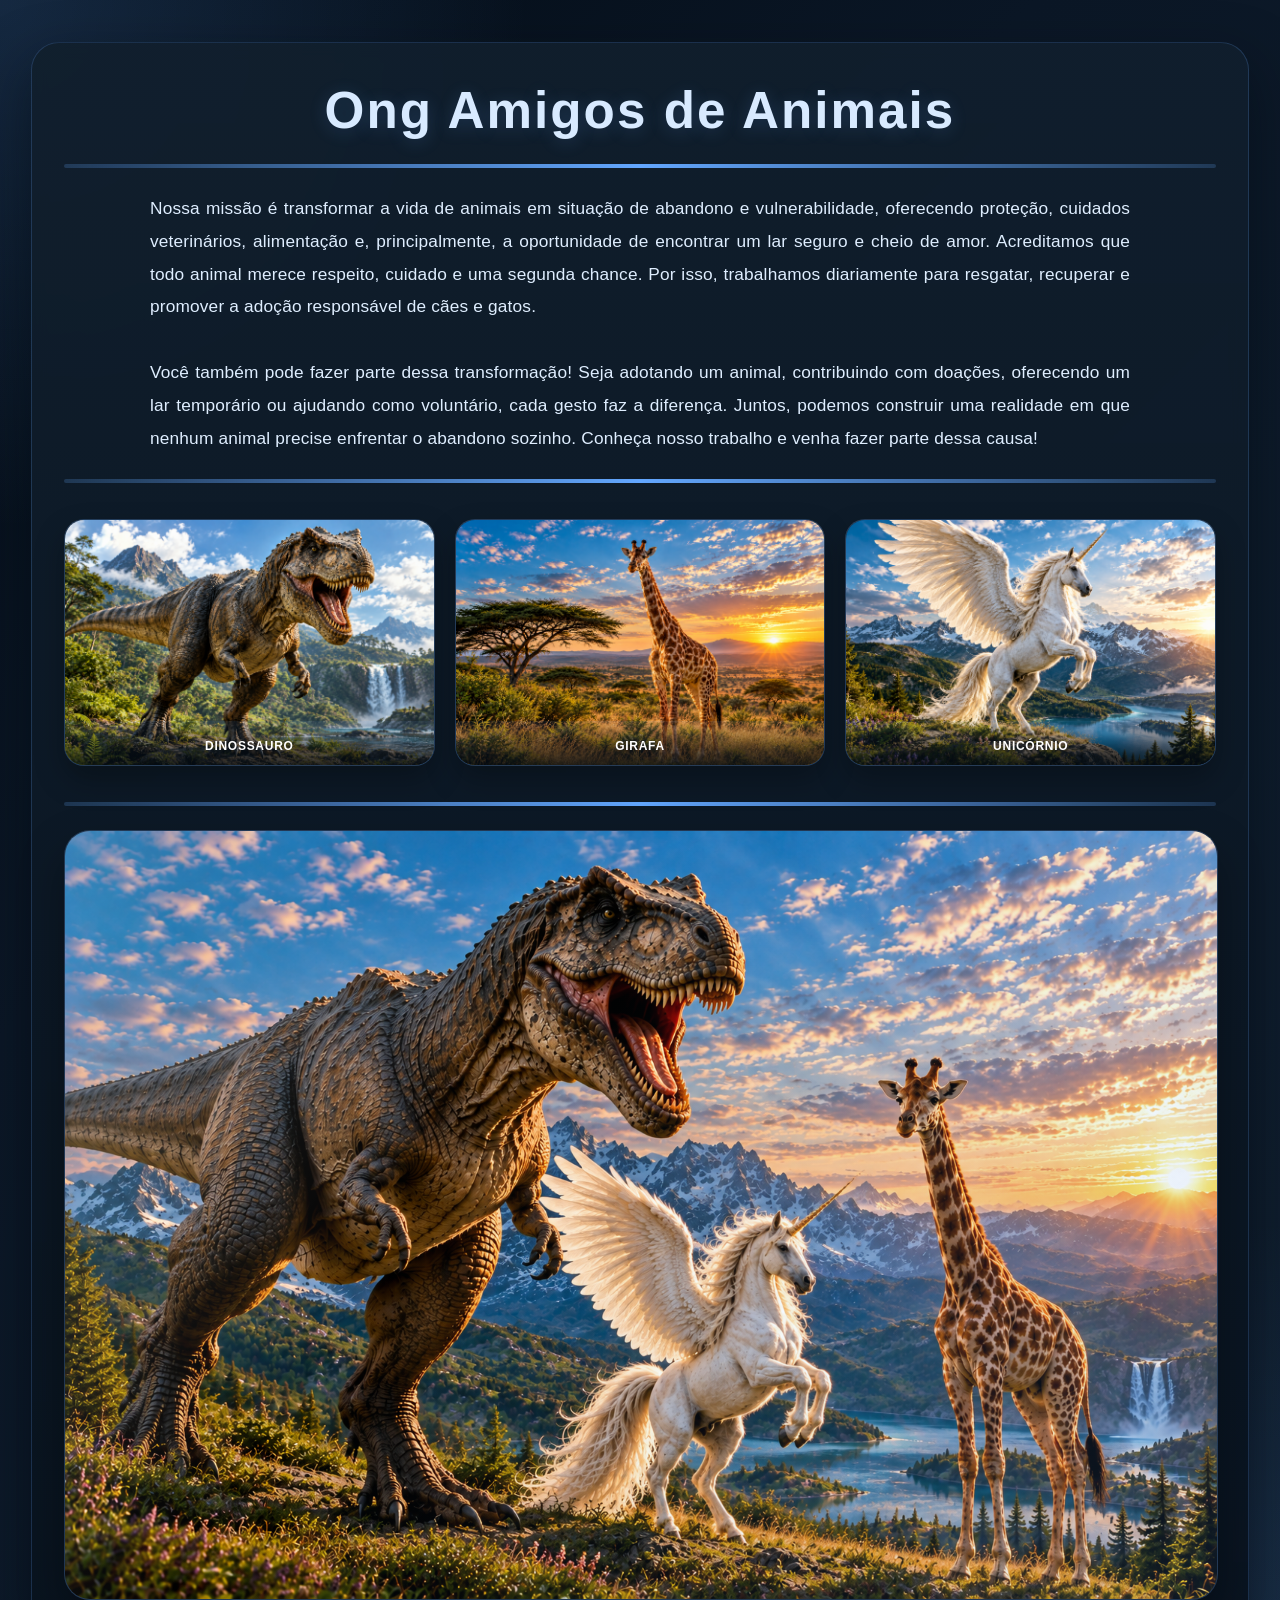
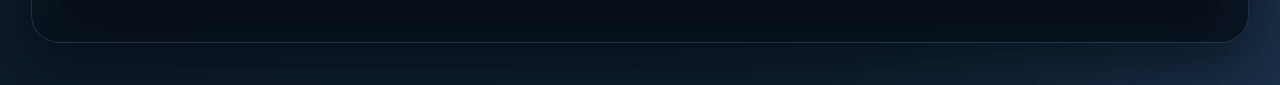
==== animal/index.html @ 62e668df "ong do s animais" ====
<!DOCTYPE html>
<html lang="pt">
<head>
    <meta charset="UTF-8">
    <meta name="viewport" content="width=device-width, initial-scale=1.0">
    <title>Iphone1 18</title>
    <link rel="stylesheet" href="css/style.css">
</head>
<body>
    <div class="central">

        <h1>Ong Amigos de Animais</h1>
        <hr>
        <p>Nossa missão é transformar a vida de animais em situação de abandono e vulnerabilidade, oferecendo proteção, cuidados veterinários, alimentação e, principalmente, a oportunidade de encontrar um lar seguro e cheio de amor. Acreditamos que todo animal merece respeito, cuidado e uma segunda chance. Por isso, trabalhamos diariamente para resgatar, recuperar e promover a adoção responsável de cães e gatos.
        <br></br>
        Você também pode fazer parte dessa transformação! Seja adotando um animal, contribuindo com doações, oferecendo um lar temporário ou ajudando como voluntário, cada gesto faz a diferença. Juntos, podemos construir uma realidade em que nenhum animal precise enfrentar o abandono sozinho. Conheça nosso trabalho e venha fazer parte dessa causa!</p>
        <hr>
        <div class="imagens">
            <figure class="miniatura">
                <img src="imagens/dinossauro.png" alt="Dinossauro">
                <figcaption>Dinossauro</figcaption>
            </figure>
            <figure class="miniatura">
                <img src="imagens/girafa.png" alt="Girafa">
                <figcaption>Girafa</figcaption>
            </figure>
            <figure class="miniatura">
                <img src="imagens/unicórnio.png" alt="Unicórnio">
                <figcaption>Unicórnio</figcaption>
            </figure>
        </div>
        <hr>
        <div class="imagemmaior">
            <img src="imagens/animaisjuntos.png" alt="Animais Juntos">
        </div>

        <script>
            const card = document.querySelector('.imagemmaior');
            const image = card ? card.querySelector('img') : null;

            if (card && image) {
                card.addEventListener('pointermove', (event) => {
                    const rect = card.getBoundingClientRect();
                    const x = (event.clientX - rect.left) / rect.width;
                    const y = (event.clientY - rect.top) / rect.height;

                    const rotateY = (x - 0.5) * 18;
                    const rotateX = (0.5 - y) * 18;

                    card.style.setProperty('--rotateY', `${rotateY}deg`);
                    card.style.setProperty('--rotateX', `${rotateX}deg`);
                    image.style.transform = `rotateX(${rotateX}deg) rotateY(${rotateY}deg) scale(1.025)`;
                });

                card.addEventListener('pointerleave', () => {
                    card.style.setProperty('--rotateY', '0deg');
                    card.style.setProperty('--rotateX', '0deg');
                    image.style.transform = 'rotateX(0deg) rotateY(0deg) scale(1)';
                });
            }
        </script>
        
      
    </div>
</body>
</html>
---- animal/css/style.css ----
/* Desktop */

:root {
    --azul-escuro: #d8eaff;
    --azul-principal: #63a7ff;
    --azul-claro: #a9d0ff;
    --cinza-escuro: #dfeeff;
    --branco: #ffffff;
    --fundo: #071827;
    --painel: rgba(13, 24, 38, 0.9);
    --sombra: rgba(3, 12, 20, 0.52);
}

body{
    margin: 0;
    font-family: Arial, sans-serif;
    background:
        radial-gradient(circle at top left, rgba(99,167,255,0.18), transparent 25%),
        radial-gradient(circle at bottom right, rgba(99,167,255,0.12), transparent 22%),
        linear-gradient(135deg, #040d17 0%, #0b1726 35%, #101f2f 100%);
    color: var(--azul-escuro);
}

.central{
    width: min(90%, 1200px);
    margin: 42px auto;
    background: linear-gradient(180deg, rgba(17, 31, 45, 0.92), rgba(9, 19, 31, 0.96));
    padding: 38px 32px 42px;
    border-radius: 28px;
    box-shadow: 0 22px 54px var(--sombra);
    border: 1px solid rgba(99, 167, 255, 0.2);
    backdrop-filter: blur(8px);
}

h1{
    text-align: center;
    font-size: clamp(2.3rem, 4vw, 4.2rem);
    margin: 0 0 18px;
    color: var(--azul-escuro);
    letter-spacing: 0.04em;
    font-weight: 800;
    text-shadow: 0 3px 18px rgba(99, 167, 255, 0.2);
}

hr{
    height: 4px;
    border: none;
    background: linear-gradient(90deg, rgba(99,167,255,0.2), var(--azul-principal), rgba(99,167,255,0.2));
    border-radius: 999px;
    margin: 24px 0;
}

p{
    width: min(88%, 980px);
    text-align: justify;
    margin: 0 auto;
    line-height: 1.9;
    font-size: 1.08rem;
    color: var(--cinza-escuro);
    letter-spacing: 0.01em;
}

.imagens {
    display: flex;
    justify-content: space-between;
    align-items: stretch;
    gap: 18px;
    margin: 28px 0;
    padding: 8px 0;
}

.miniatura {
    position: relative;
    width: 32%;
    margin: 0;
    overflow: hidden;
    border-radius: 20px;
    box-shadow: 0 14px 30px rgba(0, 0, 0, 0.28);
    transition: transform 0.25s ease, box-shadow 0.25s ease;
    border: 1px solid rgba(99, 167, 255, 0.18);
    background: linear-gradient(180deg, rgba(255,255,255,0.05), rgba(99,167,255,0.08));
}

.miniatura:hover {
    transform: translateY(-5px);
    box-shadow: 0 20px 34px rgba(0, 0, 0, 0.35);
}

.miniatura img {
    width: 100%;
    height: auto;
    display: block;
    object-fit: contain;
    background: transparent;
}

.miniatura figcaption {
    position: absolute;
    left: 0;
    right: 0;
    bottom: 0;
    background: linear-gradient(180deg, rgba(99,167,255,0.08), rgba(4, 12, 20, 0.84));
    color: #fff;
    text-align: center;
    padding: 18px 10px 12px;
    font-weight: 700;
    letter-spacing: 0.06em;
    text-transform: uppercase;
    font-size: 0.75rem;
}

.imagemmaior{
    width: 100%;
    margin-top: 20px;
    position: relative;
    overflow: hidden;
    border-radius: 26px;
    box-shadow: 0 22px 44px rgba(0, 0, 0, 0.34);
    border: 1px solid rgba(99, 167, 255, 0.2);
    background: linear-gradient(135deg, rgba(20, 33, 46, 1), rgba(16, 26, 38, 1));
    perspective: 1200px;
}

.imagemmaior::before {
    content: "";
    position: absolute;
    inset: 0;
    background: linear-gradient(120deg, rgba(255,255,255,0.22), rgba(255,255,255,0) 35%, rgba(99,167,255,0.14) 100%);
    pointer-events: none;
    z-index: 1;
}

.imagemmaior img{
    display: block;
    width: 100%;
    height: auto;
    object-fit: contain;
    background: transparent;
    border-radius: 22px;
    transform-style: preserve-3d;
    transition: transform 0.2s ease, filter 0.2s ease, box-shadow 0.2s ease;
    box-shadow: inset 0 0 18px rgba(255,255,255,0.35);
    position: relative;
    z-index: 0;
}

.imagemmaior:hover img {
    filter: saturate(1.12) contrast(1.02);
    box-shadow: 0 18px 34px rgba(13, 76, 141, 0.22);
}

.imagemmaior:hover {
    cursor: pointer;
}

.imagemmaior:hover img {
    transform: rotateX(var(--rotateX, 0deg)) rotateY(var(--rotateY, 0deg)) scale(1.025);
}

.imagemmaior .mouse-move {
    transform: rotateX(var(--rotateX, 0deg)) rotateY(var(--rotateY, 0deg)) scale(1.025);
}


/* Tablet */

@media (max-width: 1024px) and (min-width: 768px) {
    .imagens {
        width: 80%;
        display: flex;
        flex-wrap: wrap;
        justify-content: center;
        gap: 20px;
        margin: auto;
    }

    .miniatura {
        width: calc(50% - 12px);
        margin: 0;
    }

    .imagemmaior img {
        width: 100%;
        height: auto;
        object-fit: contain;
        background: transparent;
    }
}

/* Mobile */

@media (max-width: 767px) {
    .imagens {
        width: 100%;
        display: flex;
        flex-direction: column;
        gap: 20px;
        margin: auto;
    }

    .miniatura {
        width: 100%;
        margin: 0;
    }

    .imagemmaior img {
        width: 100%;
        height: auto;
        object-fit: contain;
        background: transparent;
    }
}
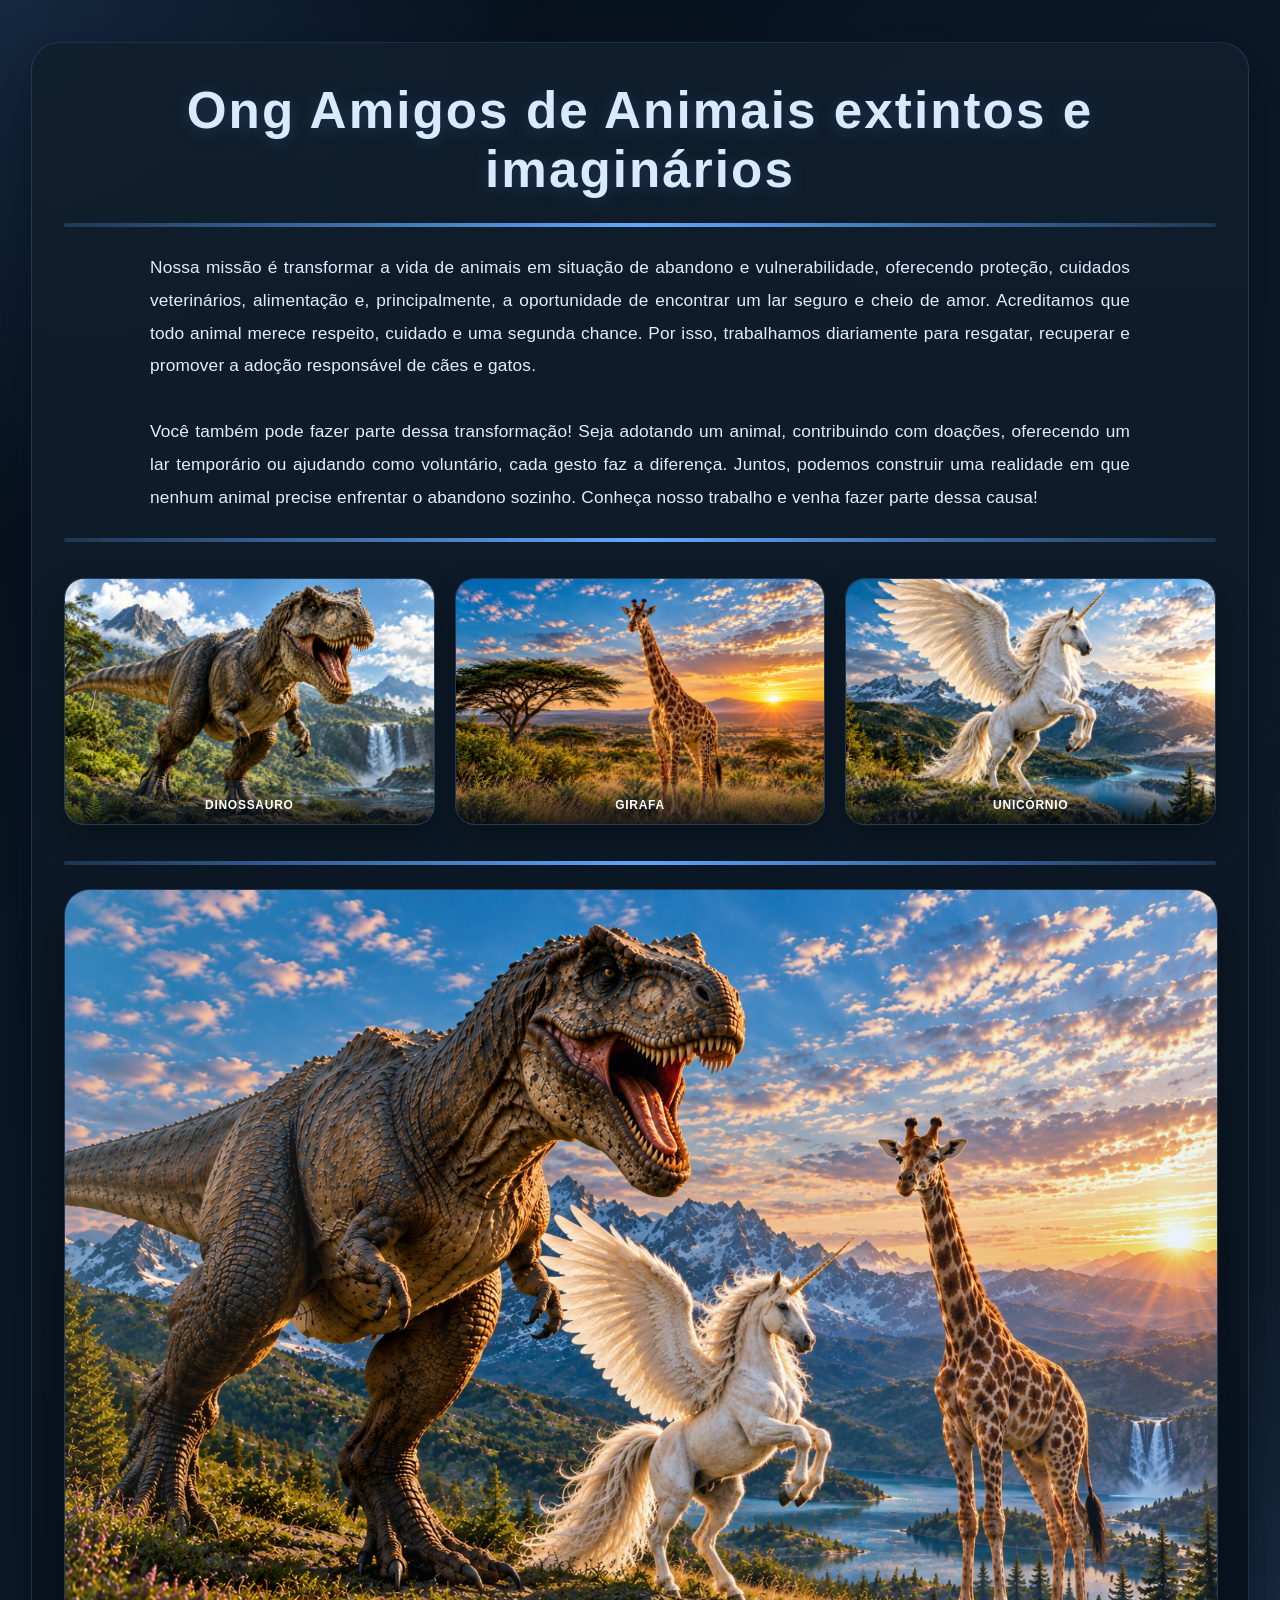
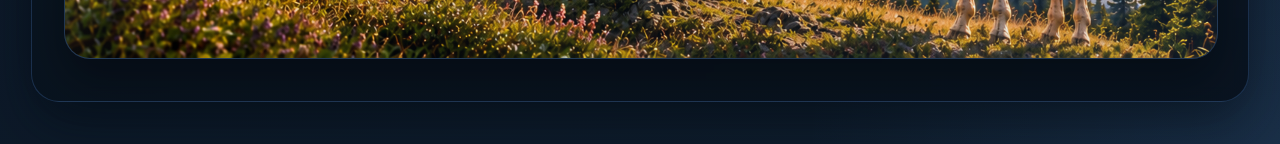
==== commit 91405e85: "ong do s animais" ====
--- a/animal/index.html
+++ b/animal/index.html
@@ -12,7 +12,7 @@
 <body>
     <div class="central">
 
-        <h1>Ong Amigos de Animais</h1>
+        <h1>Ong Amigos de Animais extintos e imaginários</h1>
         <hr>
         <p>Nossa missão é transformar a vida de animais em situação de abandono e vulnerabilidade, oferecendo proteção, cuidados veterinários, alimentação e, principalmente, a oportunidade de encontrar um lar seguro e cheio de amor. Acreditamos que todo animal merece respeito, cuidado e uma segunda chance. Por isso, trabalhamos diariamente para resgatar, recuperar e promover a adoção responsável de cães e gatos.
         <br></br>
